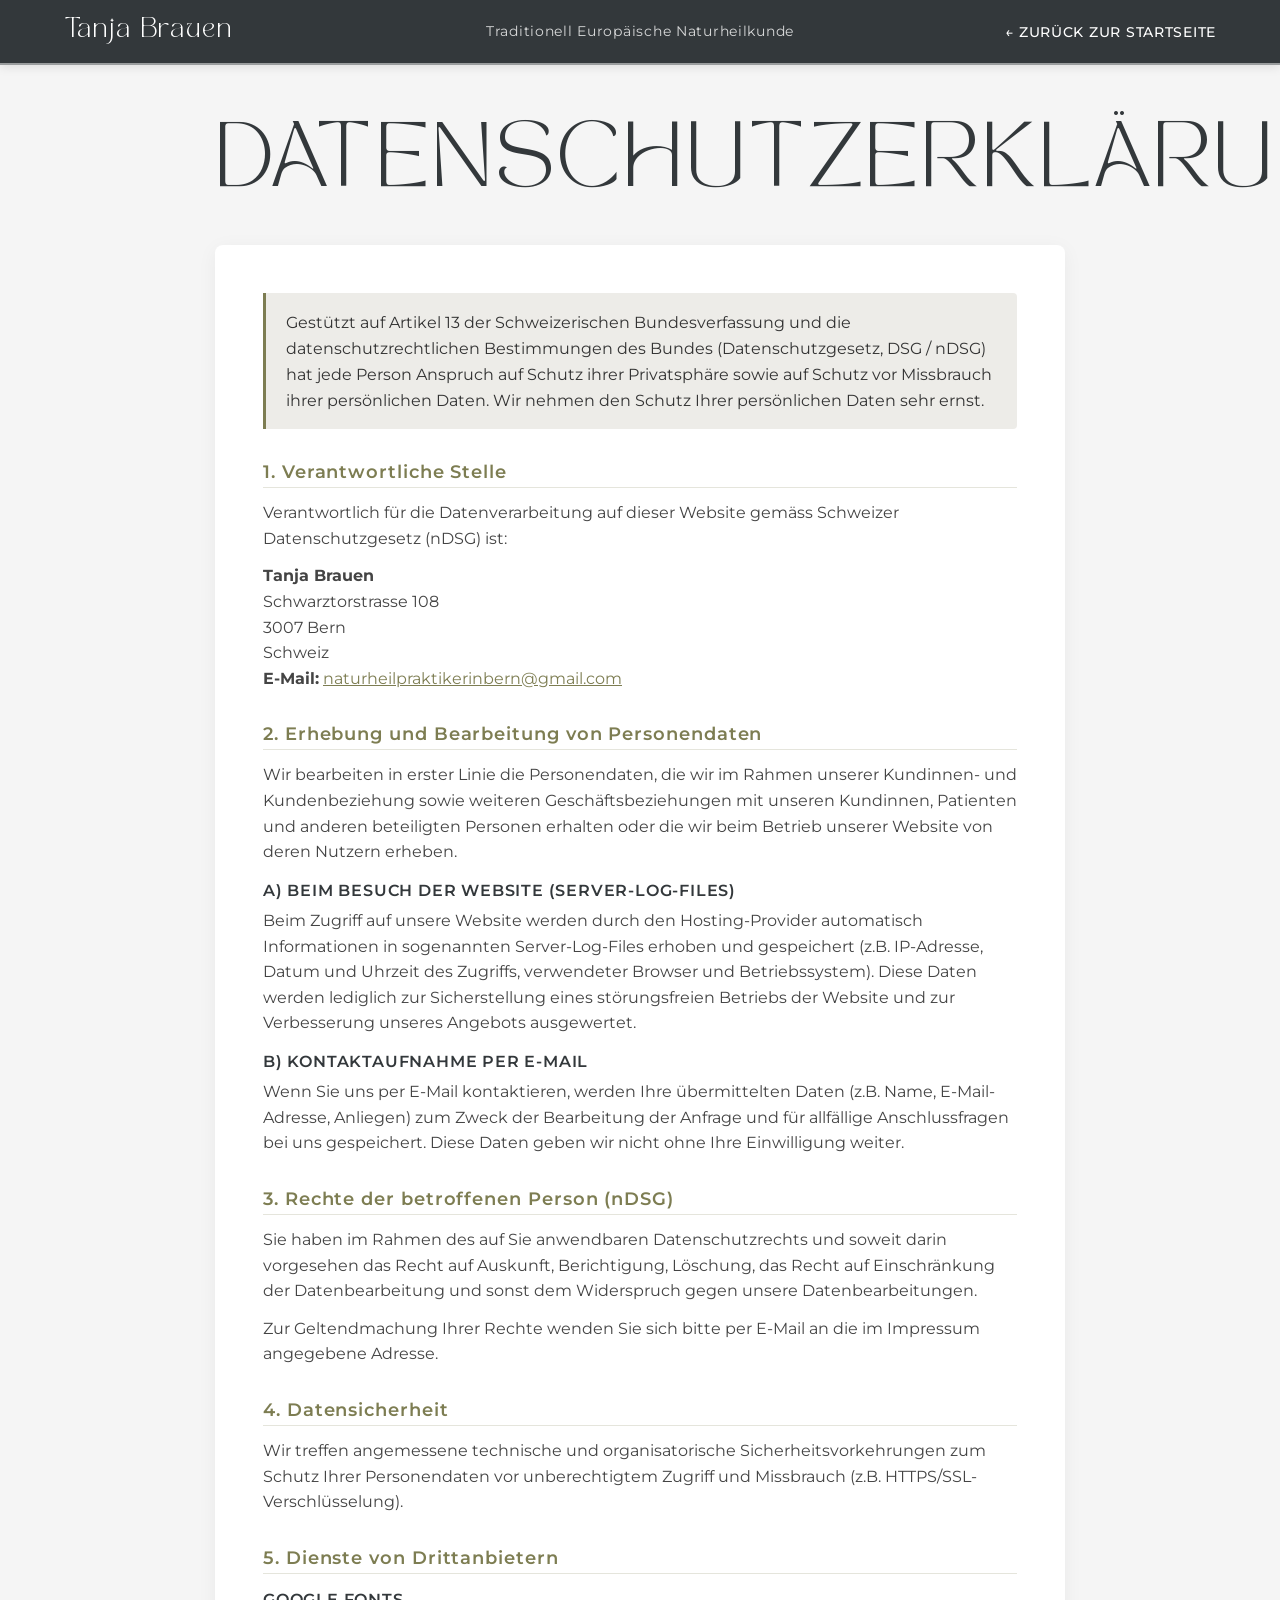
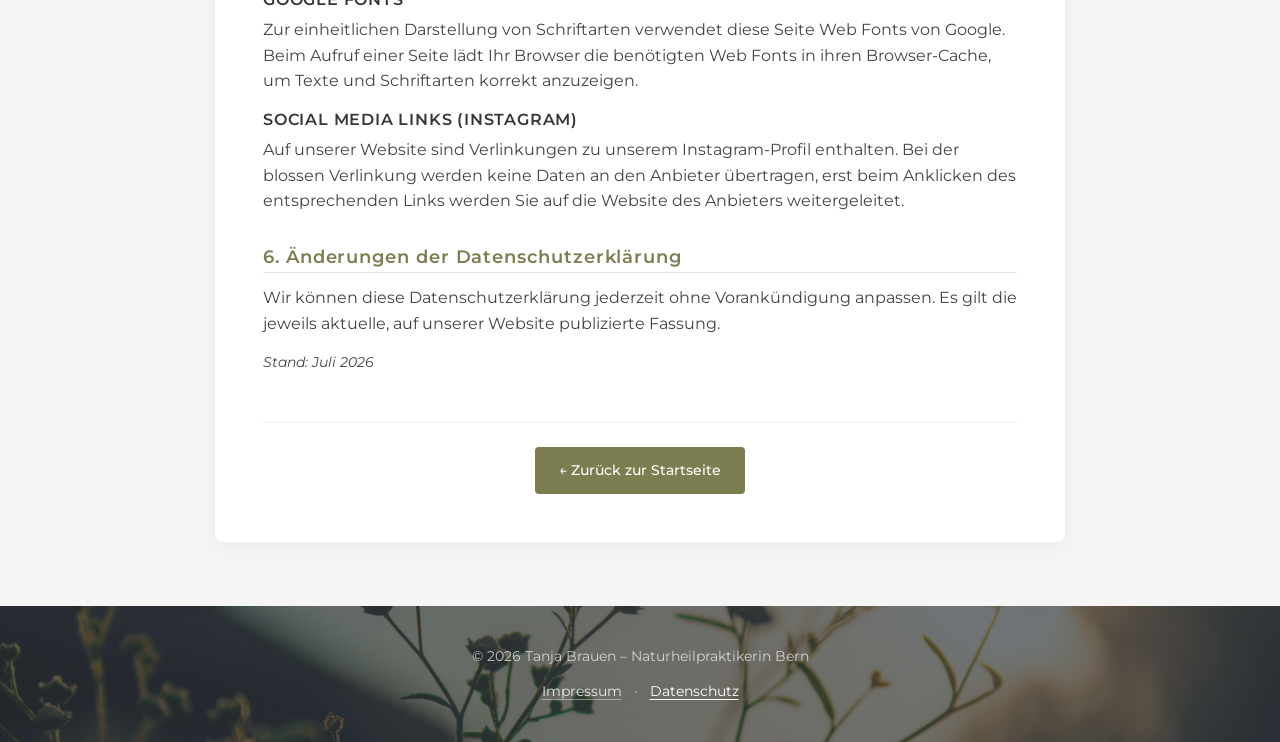
==== datenschutz.html @ f7b8c353 "feat: Datenschutz und Impressum" ====
<!DOCTYPE html>
<html lang="de">

<head>
    <meta charset="UTF-8">
    <meta name="viewport" content="width=device-width, initial-scale=1.0">
    <title>Datenschutzerklärung - Tanja Brauen Naturheilpraktikerin Bern</title>
    <meta name="description" content="Datenschutzerklärung von Tanja Brauen - Naturheilpraktikerin in Bern. Informationen zur Datenbearbeitung nach dem Schweizer Datenschutzgesetz (nDSG).">

    <!-- Google Fonts for Body -->
    <link rel="preconnect" href="https://fonts.googleapis.com">
    <link rel="preconnect" href="https://fonts.gstatic.com" crossorigin>
    <link href="https://fonts.googleapis.com/css2?family=Montserrat:wght@300;400;500;600&display=swap" rel="stylesheet">

    <link rel="stylesheet" href="style.css">
</head>

<body class="legal-page">

    <!-- Header Navigation -->
    <header class="legal-header">
        <nav class="navbar scrolled">
            <div class="logo">
                <a href="index.html#home" class="logo-name">Tanja Brauen</a>
            </div>

            <span class="navbar-center-text d-none-mobile">Traditionell Europäische Naturheilkunde</span>

            <ul class="nav-list">
                <li><a href="index.html#home">← Zurück zur Startseite</a></li>
            </ul>
        </nav>
    </header>

    <!-- Main Content -->
    <main class="section legal-page-section">
        <div class="container legal-page-container">
            <h1 class="legal-page-title">Datenschutzerklärung</h1>
            
            <div class="legal-page-card">
                <p class="legal-intro">
                    Gestützt auf Artikel 13 der Schweizerischen Bundesverfassung und die datenschutzrechtlichen Bestimmungen des Bundes (Datenschutzgesetz, DSG / nDSG) hat jede Person Anspruch auf Schutz ihrer Privatsphäre sowie auf Schutz vor Missbrauch ihrer persönlichen Daten. Wir nehmen den Schutz Ihrer persönlichen Daten sehr ernst.
                </p>

                <section class="legal-section">
                    <h3>1. Verantwortliche Stelle</h3>
                    <p>
                        Verantwortlich für die Datenverarbeitung auf dieser Website gemäss Schweizer Datenschutzgesetz (nDSG) ist:
                    </p>
                    <p>
                        <strong>Tanja Brauen</strong><br>
                        Schwarztorstrasse 108<br>
                        3007 Bern<br>
                        Schweiz<br>
                        <strong>E-Mail:</strong> <a href="mailto:naturheilpraktikerinbern@gmail.com">naturheilpraktikerinbern@gmail.com</a>
                    </p>
                </section>

                <section class="legal-section">
                    <h3>2. Erhebung und Bearbeitung von Personendaten</h3>
                    <p>
                        Wir bearbeiten in erster Linie die Personendaten, die wir im Rahmen unserer Kundinnen- und Kundenbeziehung sowie weiteren Geschäftsbeziehungen mit unseren Kundinnen, Patienten und anderen beteiligten Personen erhalten oder die wir beim Betrieb unserer Website von deren Nutzern erheben.
                    </p>
                    <h4>a) Beim Besuch der Website (Server-Log-Files)</h4>
                    <p>
                        Beim Zugriff auf unsere Website werden durch den Hosting-Provider automatisch Informationen in sogenannten Server-Log-Files erhoben und gespeichert (z.B. IP-Adresse, Datum und Uhrzeit des Zugriffs, verwendeter Browser und Betriebssystem). Diese Daten werden lediglich zur Sicherstellung eines störungsfreien Betriebs der Website und zur Verbesserung unseres Angebots ausgewertet.
                    </p>
                    <h4>b) Kontaktaufnahme per E-Mail</h4>
                    <p>
                        Wenn Sie uns per E-Mail kontaktieren, werden Ihre übermittelten Daten (z.B. Name, E-Mail-Adresse, Anliegen) zum Zweck der Bearbeitung der Anfrage und für allfällige Anschlussfragen bei uns gespeichert. Diese Daten geben wir nicht ohne Ihre Einwilligung weiter.
                    </p>
                </section>

                <section class="legal-section">
                    <h3>3. Rechte der betroffenen Person (nDSG)</h3>
                    <p>
                        Sie haben im Rahmen des auf Sie anwendbaren Datenschutzrechts und soweit darin vorgesehen das Recht auf Auskunft, Berichtigung, Löschung, das Recht auf Einschränkung der Datenbearbeitung und sonst dem Widerspruch gegen unsere Datenbearbeitungen.
                    </p>
                    <p>
                        Zur Geltendmachung Ihrer Rechte wenden Sie sich bitte per E-Mail an die im Impressum angegebene Adresse.
                    </p>
                </section>

                <section class="legal-section">
                    <h3>4. Datensicherheit</h3>
                    <p>
                        Wir treffen angemessene technische und organisatorische Sicherheitsvorkehrungen zum Schutz Ihrer Personendaten vor unberechtigtem Zugriff und Missbrauch (z.B. HTTPS/SSL-Verschlüsselung).
                    </p>
                </section>

                <section class="legal-section">
                    <h3>5. Dienste von Drittanbietern</h3>
                    <h4>Google Fonts</h4>
                    <p>
                        Zur einheitlichen Darstellung von Schriftarten verwendet diese Seite Web Fonts von Google. Beim Aufruf einer Seite lädt Ihr Browser die benötigten Web Fonts in ihren Browser-Cache, um Texte und Schriftarten korrekt anzuzeigen.
                    </p>
                    <h4>Social Media Links (Instagram)</h4>
                    <p>
                        Auf unserer Website sind Verlinkungen zu unserem Instagram-Profil enthalten. Bei der blossen Verlinkung werden keine Daten an den Anbieter übertragen, erst beim Anklicken des entsprechenden Links werden Sie auf die Website des Anbieters weitergeleitet.
                    </p>
                </section>

                <section class="legal-section">
                    <h3>6. Änderungen der Datenschutzerklärung</h3>
                    <p>
                        Wir können diese Datenschutzerklärung jederzeit ohne Vorankündigung anpassen. Es gilt die jeweils aktuelle, auf unserer Website publizierte Fassung.
                    </p>
                    <p class="legal-date">Stand: Juli 2026</p>
                </section>

                <div class="back-link-wrapper">
                    <a href="index.html" class="btn-back">← Zurück zur Startseite</a>
                </div>
            </div>
        </div>
    </main>

    <!-- Footer -->
    <footer class="main-footer legal-standalone-footer">
        <div class="container text-center text-light footer-content">
            <div class="footer-legal">
                <p>&copy; 2026 Tanja Brauen – Naturheilpraktikerin Bern</p>
                <div class="legal-links">
                    <a href="impressum.html" class="legal-link">Impressum</a>
                    <span class="legal-sep">•</span>
                    <a href="datenschutz.html" class="legal-link active">Datenschutz</a>
                </div>
            </div>
        </div>
    </footer>

</body>

</html>
---- style.css ----
/* =========================================================================
   CSS Variables & Design System Settings
   ========================================================================= */
:root {
    /* Colors based on Canva Draft */
    --clr-primary-olive: #7d7d52;
    /* Earthy Olive Green */
    --clr-neutral-charcoal: #33383b;
    /* Dark text / backgrounds */
    --clr-neutral-beige: #edece8;
    /* Warm Light Beige */
    --clr-neutral-light: #f5f5f5;
    /* Off-white background */
    --clr-white: #ffffff;

    /* Typography */
    /* Add 'TAN MON CHERI' via user provided font file in a 'fonts' directory later */
    --font-heading: 'Tan Mon Cheri', 'Playfair Display', Georgia, serif;
    --font-body: 'Montserrat', sans-serif;

    /* Spacing & Utilities */
    --section-padding-y: 5rem;
    --transition-speed: 0.3s;
    --border-radius: 4px;
    /* for images slightly rounded edges if desired, currently sharp */
}

/* =========================================================================
   Reset & Base Styles
   ========================================================================= */
*,
*::before,
*::after {
    box-sizing: border-box;
    margin: 0;
    padding: 0;
}

html {
    scroll-behavior: smooth;
    font-size: 16px;
    max-width: 100%;
    overflow-x: hidden;
}

body {
    font-family: var(--font-body);
    color: var(--clr-neutral-charcoal);
    line-height: 1.6;
    background-color: var(--clr-neutral-light);
    max-width: 100%;
    overflow-x: hidden;
}

/* Custom Font Import - NOTE FOR DEVELOPER: 
   Place the tan-mon-cheri font file in the /fonts folder. 
   Supported formats: .woff2 (recommended), .woff, .ttf, .otf */
@font-face {
    font-family: 'Tan Mon Cheri';
    /* Uncomment and correct the path once the font file is added */
    src: url('fonts/tan-mon-cheri.woff2') format('woff2');
    font-weight: normal;
    font-style: normal;
    font-display: swap;
}

/* Typography elements */
h1,
h2,
h3,
h4,
.title-large {
    font-family: var(--font-heading);
    font-weight: normal;
    text-transform: uppercase;
    letter-spacing: 0.05em;
    line-height: 1.2;
    margin-bottom: 1rem;
}

h1 {
    font-size: clamp(2rem, 5vw, 4rem);
}

h2 {
    font-size: clamp(1.75rem, 4vw, 2.5rem);
}

h3 {
    font-size: 1.25rem;
    margin-bottom: 0.5rem;
}

img {
    display: block;
    max-width: 100%;
    height: auto;
}

a {
    color: inherit;
    text-decoration: none;
    transition: color var(--transition-speed) ease;
}

/* Utility Classes */
.container {
    width: 90%;
    max-width: 1200px;
    margin: 0 auto;
}

.text-center {
    text-align: center;
}

.text-light {
    color: var(--clr-white);
}

.bg-olive {
    background-color: var(--clr-primary-olive);
}

.bg-charcoal {
    background-color: var(--clr-neutral-charcoal);
}

.bg-beige {
    background-color: var(--clr-neutral-beige);
}

.bg-light {
    background-color: var(--clr-neutral-light);
}

.section {
    padding: var(--section-padding-y) 0;
}

/* Placeholder Images Styles (Temporary until real images added) */
.placeholder-img {
    background-color: #dfdfdf;
    width: 100%;
    object-fit: cover;
    display: flex;
    align-items: center;
    justify-content: center;
    color: #888;
    min-height: 300px;
}

.placeholder-img::after {
    content: "Image Placeholder";
    position: absolute;
}

/* Ensure wrapper positions pseudo-element relative to it */
.service-image-frame,
.about-image-wrapper {
    position: relative;
}

/* =========================================================================
   Header & Navigation
   ========================================================================= */
.main-header {
    height: 100vh;
    min-height: 600px;
    position: relative;
    /* Hero Image (CSS fallback so text is visible) */
    background: linear-gradient(rgba(51, 56, 59, 0.4), rgba(51, 56, 59, 0.4)), url('images/header.svg') center/cover no-repeat;
    background-color: #555;
    /* fallback if no img */
    display: flex;
    flex-direction: column;
    justify-content: center;
    /* Natively centers internal hero content */
}

.navbar {
    position: fixed;
    top: 0;
    width: 100%;
    padding: 1.5rem 5%;
    display: flex;
    justify-content: space-between;
    align-items: center;
    z-index: 1000;
    border-bottom: 2px solid rgba(255, 255, 255, 0.5);
    transition: background-color var(--transition-speed) ease, padding var(--transition-speed) ease, border-color var(--transition-speed) ease;
}

.navbar.scrolled {
    background-color: var(--clr-neutral-charcoal);
    padding: 1rem 5%;
    box-shadow: 0 2px 10px rgba(0, 0, 0, 0.1);
}

.navbar .logo {
    display: flex;
    align-items: center;
    gap: 1.5rem;
    color: var(--clr-white);
}

.logo-name {
    font-family: var(--font-heading);
    font-size: 1.2rem;
    letter-spacing: 0.1em;
    display: inline-block;
    transition: all 0.4s cubic-bezier(0.25, 1, 0.5, 1);
    /* ultra-smooth deceleration */
    position: relative;
    cursor: pointer;
    transform-origin: center;
}

.logo-name:hover {
    letter-spacing: 0.15em;
    /* sleek text expansion */
    color: var(--clr-neutral-beige);
    text-shadow: 0 4px 15px rgba(255, 255, 255, 0.4);
    /* glowing premium hover */
    transform: translateY(-2px);
    /* floating up */
}

/* The click animation */
.logo-name:active {
    transition: all 0.1s ease;
    /* snaps instantly */
    letter-spacing: 0.08em;
    /* squeezed inward */
    transform: translateY(2px) scale(0.95);
    /* pressed physically down into page */
    text-shadow: 0 0 5px rgba(255, 255, 255, 0.2);
}

.navbar-center-text {
    position: absolute;
    left: 50%;
    transform: translateX(-50%);
    font-family: var(--font-body);
    font-size: 0.9rem;
    letter-spacing: 0.05em;
    opacity: 0.8;
    color: var(--clr-white);
}

.nav-list {
    list-style: none;
    display: flex;
    gap: 2rem;
}

.nav-list a {
    color: var(--clr-white);
    font-size: 0.9rem;
    font-weight: 500;
    text-transform: uppercase;
    letter-spacing: 0.05em;
    position: relative;
}

.nav-list a::after {
    content: '';
    position: absolute;
    width: 0;
    height: 1px;
    background: var(--clr-white);
    bottom: -4px;
    left: 0;
    transition: width 0.3s;
}

.nav-list a:hover::after {
    width: 100%;
}

/* Mobile Menu Toggle */
.mobile-menu-toggle {
    display: none;
    background: transparent;
    border: none;
    cursor: pointer;
    z-index: 1001;
    /* Keep above mobile menu */
}

.hamburger {
    display: block;
    position: relative;
}

.hamburger,
.hamburger::before,
.hamburger::after {
    width: 2em;
    height: 2px;
    background-color: var(--clr-white);
    transition: transform 0.3s ease-in-out, opacity 0.3s ease-in-out;
}

.hamburger::before,
.hamburger::after {
    content: '';
    position: absolute;
    left: 0;
}

.hamburger::before {
    bottom: 8px;
}

.hamburger::after {
    top: 8px;
}

/* Mobile Menu Active State */
.mobile-menu-toggle.is-active .hamburger {
    background-color: transparent;
}

.mobile-menu-toggle.is-active .hamburger::before {
    transform: translateY(8px) rotate(45deg);
}

.mobile-menu-toggle.is-active .hamburger::after {
}

.hero-content-wrapper {
    width: 90%;
    margin: 0 auto;
}

.hero-main-title {
    font-family: var(--font-heading);
    font-size: clamp(1.8rem, 5.5vw, 6.5rem);
    /* Scaled slightly smaller to prevent wide-font clipping */
    margin: 0;
    line-height: 1.05;
    color: var(--clr-white);
    text-transform: uppercase;
    text-align: left;
    text-shadow: 2px 2px 10px rgba(0, 0, 0, 0.15);
    position: relative;
    z-index: 1;
    letter-spacing: 0.02em;
    overflow-wrap: break-word;
    /* Soft fallback if it still gets cramped */
}


/* =========================================================================
   Sections
   ========================================================================= */

/* Video Section */
.video-wrapper {
    position: relative;
    padding-bottom: 56.25%;
    /* 16:9 Aspect Ratio */
    height: 0;
    overflow: hidden;
    max-width: 800px;
    margin: 0 auto;
    box-shadow: 0 4px 15px rgba(0, 0, 0, 0.1);
    background-color: var(--clr-neutral-charcoal);
}

.video-wrapper iframe,
.video-wrapper video {
    position: absolute;
    top: 0;
    left: 0;
    width: 100%;
    height: 100%;
}

/* Welcome / Intro Text */
.welcome-section .title-large {
    font-size: clamp(2rem, 4vw, 3rem);
    margin: 0;
    max-width: 800px;
    margin-inline: auto;
}

.intro-section .lead-text {
    font-size: 1.1rem;
    max-width: 700px;
    margin: 0 auto;
    color: rgba(255, 255, 255, 0.9);
}

/* Services Grid */
.section-heading {
    margin-bottom: 3rem;
}

.section-heading p {
    color: #666;
    font-style: italic;
}

.services-grid {
    display: grid;
    grid-template-columns: repeat(4, 1fr);
    gap: 2rem;
}

.service-card {
    text-align: center;
}

.service-image-frame {
    margin-bottom: 1.5rem;
    padding: 10px;
    background: var(--clr-white);
    border: 1px solid #e0e0e0;
    box-shadow: 0 4px 15px rgba(0, 0, 0, 0.03);
    aspect-ratio: 1/1;
    /* Square frames */
    display: flex;
    overflow: hidden;
}

.service-image-frame img {
    width: 100%;
    height: 100%;
    object-fit: cover;
    transition: transform 0.5s ease;
}

.service-card:hover .service-image-frame img {
    transform: scale(1.05);
}

.service-desc {
    font-size: 0.9rem;
    color: #666;
}

/* About Section */
.grid-2-col {
    display: grid;
    grid-template-columns: 1fr 1fr;
    gap: 4rem;
    align-items: center;
}

.about-content h2 {
    margin-bottom: 1.5rem;
}

.about-content p {
    margin-bottom: 1rem;
    color: #444;
}

.about-content .signature {
    font-family: var(--font-heading);
    font-size: 1.2rem;
    margin-top: 2rem;
}

/* Footer / Contact */
.main-footer {
    position: relative;
    padding: 6rem 0;
    background: linear-gradient(rgba(51, 56, 59, 0.7), rgba(51, 56, 59, 0.7)), url('images/contact_background.png') center/cover no-repeat;
    background-color: var(--clr-neutral-charcoal);
}

.footer-content {
    max-width: 900px;
    margin: 0 auto;
}

.footer-top {
    margin-bottom: 3rem;
}

.footer-heading {
    font-family: var(--font-body);
    font-size: 1.1rem;
    letter-spacing: 0.05em;
    font-weight: 400;
    margin-bottom: 1rem;
}

.footer-email {
    font-family: var(--font-body);
    font-size: 1.25rem;
    letter-spacing: 0.05em;
    font-weight: 500;
    color: var(--clr-white);
    display: inline-block;
}

.footer-email:hover {
    opacity: 0.8;
}

.footer-divider {
    border: none;
    height: 1px;
    background-color: rgba(255, 255, 255, 0.5);
    margin: 4rem 0;
}

.footer-bottom {
    display: grid;
    grid-template-columns: repeat(3, 1fr);
    gap: 2rem;
    text-align: center;
}

.footer-col h3 {
    font-family: var(--font-body);
    font-size: 1rem;
    font-weight: 500;
    letter-spacing: 0.05em;
    margin-bottom: 1.5rem;
}

.footer-col p {
    font-size: 0.9rem;
    margin-bottom: 0.5rem;
    color: rgba(255, 255, 255, 0.9);
}

.footer-col .small-text {
    font-size: 0.8rem;
    margin-top: 1rem;
    line-height: 1.5;
    color: rgba(255, 255, 255, 0.8);
}

.social-icon {
    display: inline-flex;
    color: var(--clr-white);
    transition: opacity var(--transition-speed);
}

.social-icon:hover {
    opacity: 0.7;
}


/* =========================================================================
   Responsive Design (Mobile First principles adjusted via Max-Width mapping)
   ========================================================================= */

@media (max-width: 992px) {

    /* Tablet */
    .services-grid {
        grid-template-columns: repeat(2, 1fr);
    }

    .grid-2-col {
        gap: 2rem;
    }
}

@media (max-width: 768px) {

    /* Mobile Landscape & Below */
    .grid-2-col {
        grid-template-columns: 1fr;
    }

    .about-image-wrapper {
        order: -1;
        max-width: 400px;
        margin: 0 auto;
    }

    /* Mobile Navigation */
    .mobile-menu-toggle {
        display: block;
    }

    .nav-list {
        position: fixed;
        top: 0;
        right: -100%;
        width: 80%;
        max-width: 400px;
        height: 100vh;
        background-color: var(--clr-neutral-charcoal);
        flex-direction: column;
        justify-content: center;
        align-items: center;
        gap: 3rem;
        transition: right 0.4s ease-in-out;
        box-shadow: -5px 0 15px rgba(0, 0, 0, 0.1);
    }

    .nav-list.is-open {
        right: 0;
    }

    .nav-list a {
        font-size: 1.2rem;
    }

    /* Utilities & Fixes */
    .d-none-mobile {
        display: none !important;
    }

    .hero-main-title {
        overflow-wrap: break-word;
        word-break: break-word;
        hyphens: auto;
    }

    .footer-bottom {
        grid-template-columns: 1fr;
        gap: 3rem;
    }
}

@media (max-width: 480px) {

    /* Small Mobile */
    .services-grid {
        grid-template-columns: 1fr;
    }

    .section {
        padding: 3rem 0;
    }
}

/* =========================================================================
   Footer Legal Bar & Links
   ========================================================================= */
.legal-divider {
    margin: 3rem 0 2rem 0;
    opacity: 0.3;
}

.footer-legal {
    display: flex;
    flex-direction: column;
    align-items: center;
    gap: 0.8rem;
    font-size: 0.85rem;
    color: rgba(255, 255, 255, 0.7);
}

.legal-links {
    display: flex;
    align-items: center;
    gap: 0.75rem;
}

.legal-link {
    color: rgba(255, 255, 255, 0.85);
    text-decoration: underline;
    text-underline-offset: 3px;
    text-decoration-color: rgba(255, 255, 255, 0.4);
    transition: all 0.2s ease;
    cursor: pointer;
}

.legal-link:hover,
.legal-link.active {
    color: var(--clr-white);
    text-decoration-color: var(--clr-white);
}

.legal-sep {
    color: rgba(255, 255, 255, 0.4);
    user-select: none;
}

/* =========================================================================
   Modal Dialogs (Impressum & Datenschutz)
   ========================================================================= */
.modal-overlay {
    position: fixed;
    top: 0;
    left: 0;
    width: 100vw;
    height: 100vh;
    z-index: 2000;
    display: flex;
    align-items: center;
    justify-content: center;
    padding: 1.5rem;
    opacity: 0;
    visibility: hidden;
    transition: opacity 0.3s cubic-bezier(0.25, 1, 0.5, 1), visibility 0.3s ease;
}

.modal-overlay.is-visible {
    opacity: 1;
    visibility: visible;
}

.modal-backdrop {
    position: absolute;
    top: 0;
    left: 0;
    width: 100%;
    height: 100%;
    background: rgba(30, 35, 38, 0.75);
    backdrop-filter: blur(8px);
    -webkit-backdrop-filter: blur(8px);
}

.modal-content {
    position: relative;
    z-index: 10;
    background: var(--clr-white);
    color: var(--clr-neutral-charcoal);
    width: 100%;
    max-width: 800px;
    max-height: 85vh;
    border-radius: 8px;
    box-shadow: 0 20px 50px rgba(0, 0, 0, 0.3);
    display: flex;
    flex-direction: column;
    overflow: hidden;
    transform: translateY(20px) scale(0.97);
    transition: transform 0.3s cubic-bezier(0.25, 1, 0.5, 1);
}

.modal-overlay.is-visible .modal-content {
    transform: translateY(0) scale(1);
}

.modal-header {
    display: flex;
    align-items: center;
    justify-content: space-between;
    padding: 1.5rem 2rem;
    background-color: var(--clr-neutral-beige);
    border-bottom: 1px solid rgba(0, 0, 0, 0.08);
}

.modal-header h2 {
    font-size: 1.5rem;
    margin: 0;
    color: var(--clr-neutral-charcoal);
}

.modal-close-btn {
    background: none;
    border: none;
    font-size: 2rem;
    line-height: 1;
    color: var(--clr-neutral-charcoal);
    cursor: pointer;
    padding: 0 0.5rem;
    transition: color 0.2s ease, transform 0.2s ease;
    opacity: 0.7;
}

.modal-close-btn:hover {
    opacity: 1;
    transform: scale(1.1);
}

.modal-body {
    padding: 2rem;
    overflow-y: auto;
    font-size: 0.95rem;
    line-height: 1.7;
}

.legal-section {
    margin-bottom: 2rem;
}

.legal-section:last-child {
    margin-bottom: 0;
}

.legal-section h3 {
    font-family: var(--font-body);
    font-size: 1.15rem;
    font-weight: 600;
    text-transform: none;
    color: var(--clr-primary-olive);
    margin-bottom: 0.75rem;
    padding-bottom: 0.25rem;
    border-bottom: 1px solid rgba(125, 125, 82, 0.2);
}

.legal-section h4 {
    font-family: var(--font-body);
    font-size: 1rem;
    font-weight: 600;
    margin-top: 1rem;
    margin-bottom: 0.5rem;
    color: var(--clr-neutral-charcoal);
}

.legal-section p {
    margin-bottom: 0.75rem;
    color: #444;
}

.legal-section a {
    color: var(--clr-primary-olive);
    text-decoration: underline;
}

.legal-intro {
    font-size: 1.02rem;
    color: #333;
    margin-bottom: 2rem;
    background-color: var(--clr-neutral-beige);
    padding: 1rem 1.25rem;
    border-left: 3px solid var(--clr-primary-olive);
    border-radius: 0 4px 4px 0;
}

.legal-date {
    font-size: 0.85rem;
    color: #777;
    margin-top: 1rem;
    font-style: italic;
}

/* =========================================================================
   Standalone Legal Pages (.legal-page)
   ========================================================================= */
.legal-page-section {
    padding-top: 8rem;
    padding-bottom: 4rem;
    min-height: calc(100vh - 120px);
}

.legal-page-container {
    max-width: 850px;
}

.legal-page-title {
    text-align: center;
    margin-bottom: 2.5rem;
    color: var(--clr-neutral-charcoal);
}

.legal-page-card {
    background: var(--clr-white);
    padding: 3rem;
    border-radius: 8px;
    box-shadow: 0 4px 20px rgba(0, 0, 0, 0.05);
}

.back-link-wrapper {
    margin-top: 3rem;
    padding-top: 1.5rem;
    border-top: 1px solid #eee;
    text-align: center;
}

.btn-back {
    display: inline-block;
    padding: 0.75rem 1.5rem;
    background-color: var(--clr-primary-olive);
    color: var(--clr-white);
    border-radius: 4px;
    font-weight: 500;
    font-size: 0.9rem;
    transition: background-color 0.2s ease, transform 0.2s ease;
}

.btn-back:hover {
    background-color: #696943;
    transform: translateY(-1px);
}

.legal-standalone-footer {
    padding: 2.5rem 0;
}

@media (max-width: 768px) {
    .modal-content {
        max-height: 90vh;
    }
    .modal-header {
        padding: 1rem 1.25rem;
    }
    .modal-body {
        padding: 1.25rem;
    }
    .legal-page-card {
        padding: 1.5rem;
    }
}
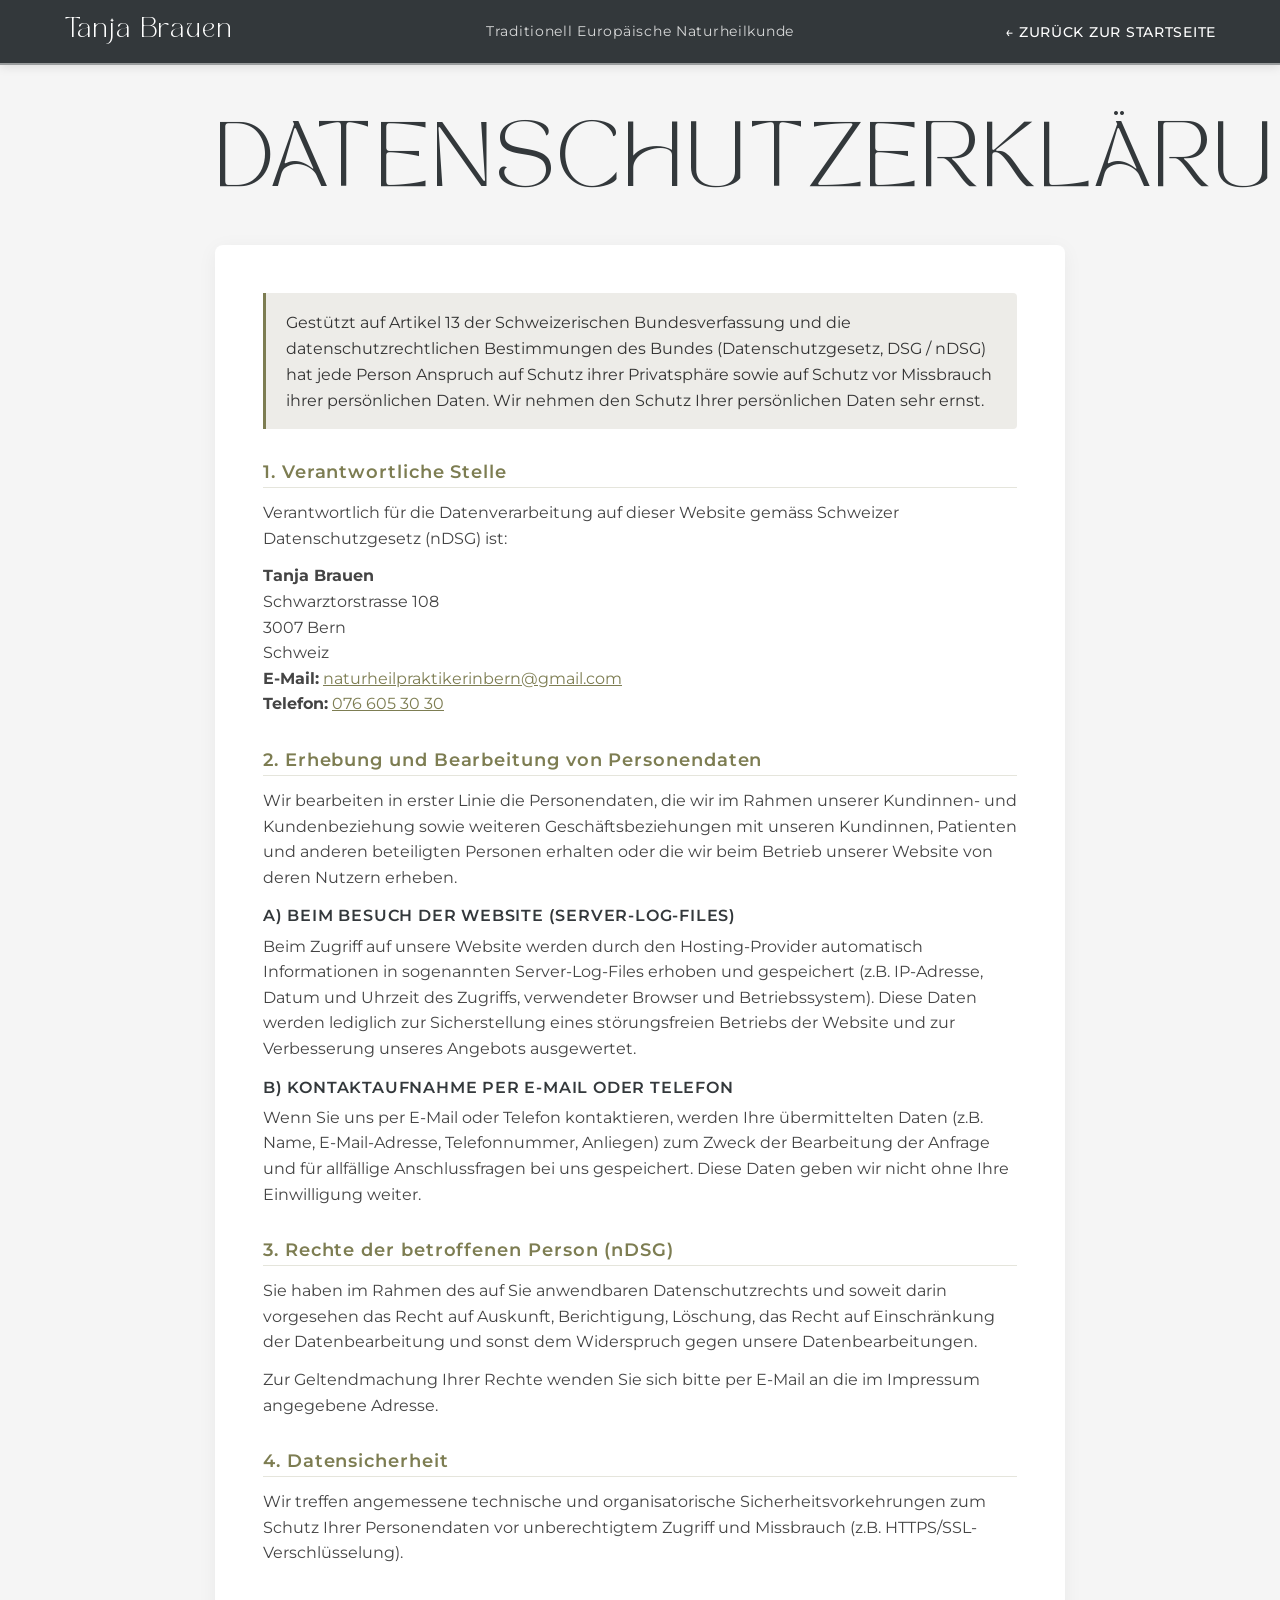
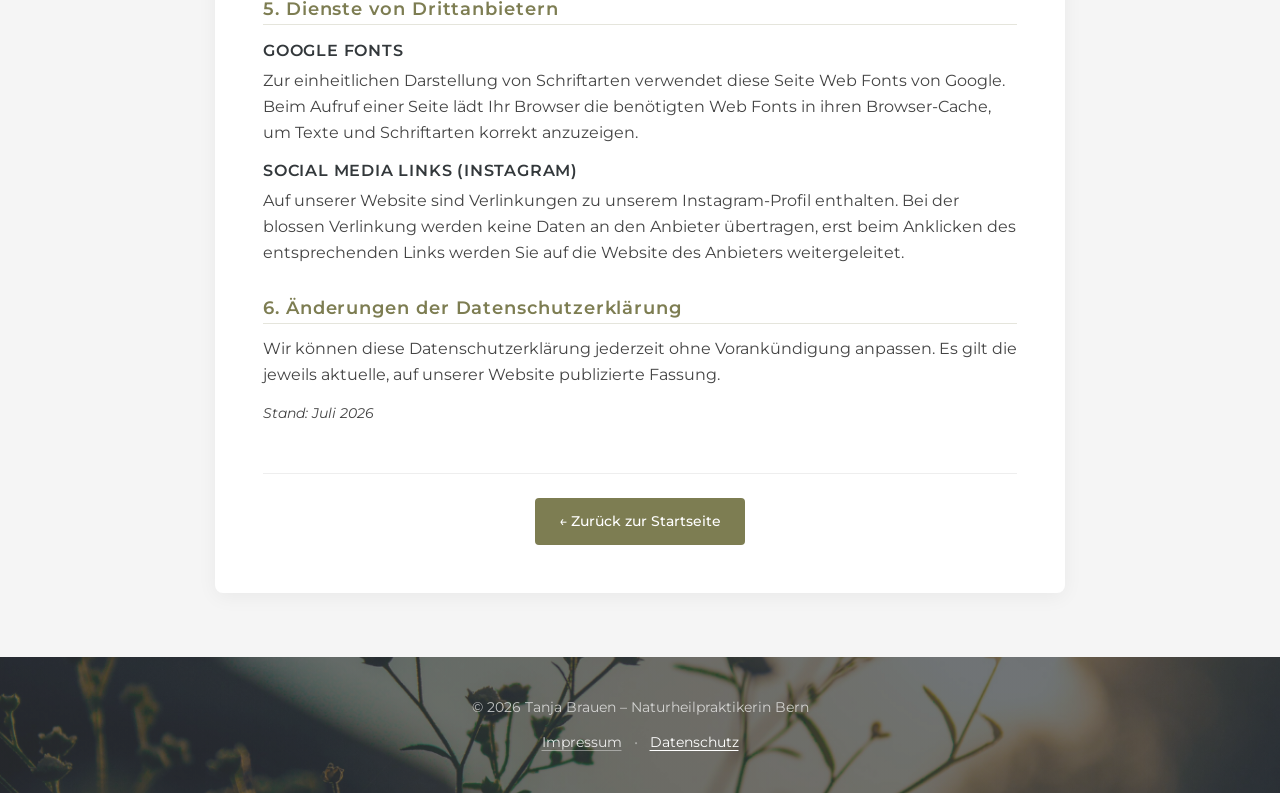
==== commit 8de5de69: "feat: add phone number" ====
--- a/datenschutz.html
+++ b/datenschutz.html
@@ -52,7 +52,8 @@
                         Schwarztorstrasse 108<br>
                         3007 Bern<br>
                         Schweiz<br>
-                        <strong>E-Mail:</strong> <a href="mailto:naturheilpraktikerinbern@gmail.com">naturheilpraktikerinbern@gmail.com</a>
+                        <strong>E-Mail:</strong> <a href="mailto:naturheilpraktikerinbern@gmail.com">naturheilpraktikerinbern@gmail.com</a><br>
+                        <strong>Telefon:</strong> <a href="tel:0766053030">076 605 30 30</a>
                     </p>
                 </section>
 
@@ -65,9 +66,9 @@
                     <p>
                         Beim Zugriff auf unsere Website werden durch den Hosting-Provider automatisch Informationen in sogenannten Server-Log-Files erhoben und gespeichert (z.B. IP-Adresse, Datum und Uhrzeit des Zugriffs, verwendeter Browser und Betriebssystem). Diese Daten werden lediglich zur Sicherstellung eines störungsfreien Betriebs der Website und zur Verbesserung unseres Angebots ausgewertet.
                     </p>
-                    <h4>b) Kontaktaufnahme per E-Mail</h4>
+                    <h4>b) Kontaktaufnahme per E-Mail oder Telefon</h4>
                     <p>
-                        Wenn Sie uns per E-Mail kontaktieren, werden Ihre übermittelten Daten (z.B. Name, E-Mail-Adresse, Anliegen) zum Zweck der Bearbeitung der Anfrage und für allfällige Anschlussfragen bei uns gespeichert. Diese Daten geben wir nicht ohne Ihre Einwilligung weiter.
+                        Wenn Sie uns per E-Mail oder Telefon kontaktieren, werden Ihre übermittelten Daten (z.B. Name, E-Mail-Adresse, Telefonnummer, Anliegen) zum Zweck der Bearbeitung der Anfrage und für allfällige Anschlussfragen bei uns gespeichert. Diese Daten geben wir nicht ohne Ihre Einwilligung weiter.
                     </p>
                 </section>
 
--- a/style.css
+++ b/style.css
@@ -489,17 +489,39 @@
     margin-bottom: 1rem;
 }
 
-.footer-email {
+.footer-contact-methods {
+    display: flex;
+    flex-direction: column;
+    align-items: center;
+    gap: 0.5rem;
+    margin-top: 1rem;
+}
+
+.footer-email,
+.footer-phone {
     font-family: var(--font-body);
     font-size: 1.25rem;
     letter-spacing: 0.05em;
     font-weight: 500;
     color: var(--clr-white);
     display: inline-block;
-}
-
-.footer-email:hover {
+    transition: opacity var(--transition-speed) ease;
+}
+
+.footer-email:hover,
+.footer-phone:hover {
     opacity: 0.8;
+}
+
+.footer-phone-link {
+    color: var(--clr-white);
+    text-decoration: underline;
+    text-underline-offset: 3px;
+    text-decoration-color: rgba(255, 255, 255, 0.4);
+}
+
+.footer-phone-link:hover {
+    text-decoration-color: var(--clr-white);
 }
 
 .footer-divider {
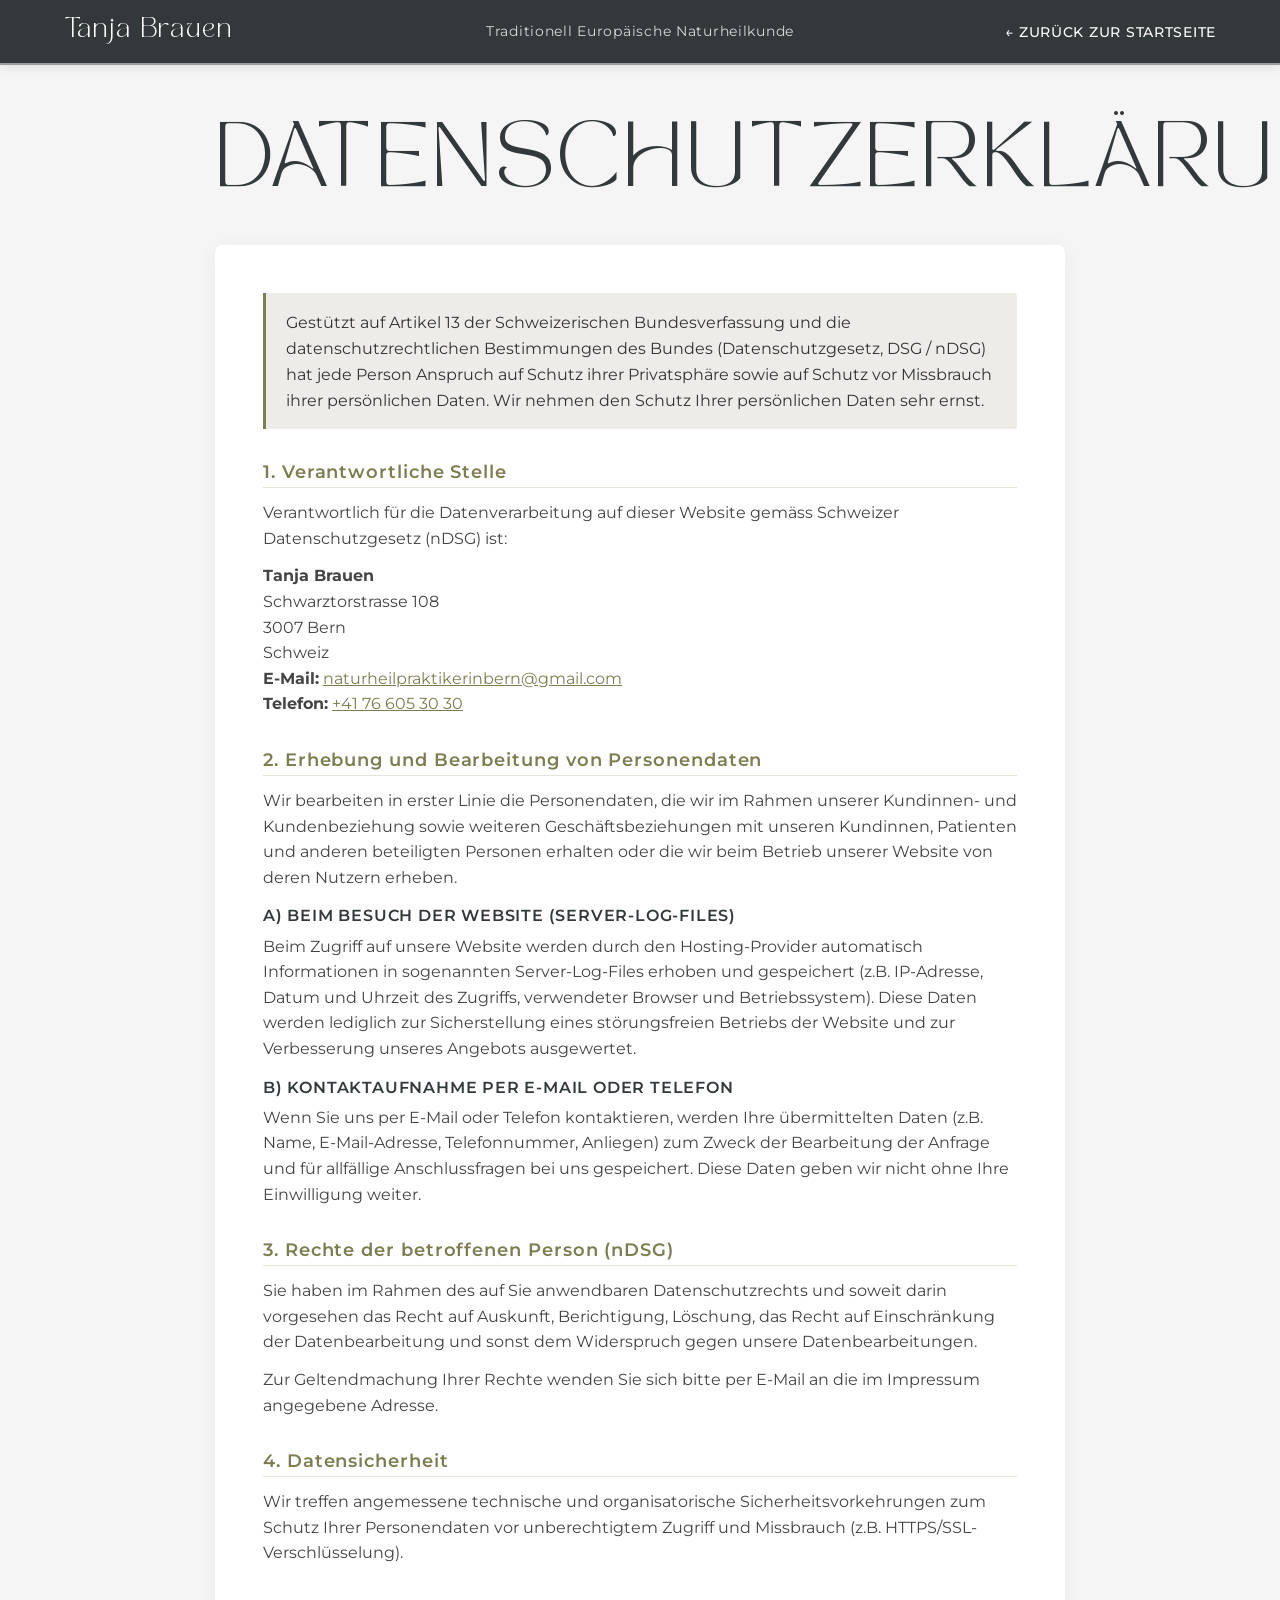
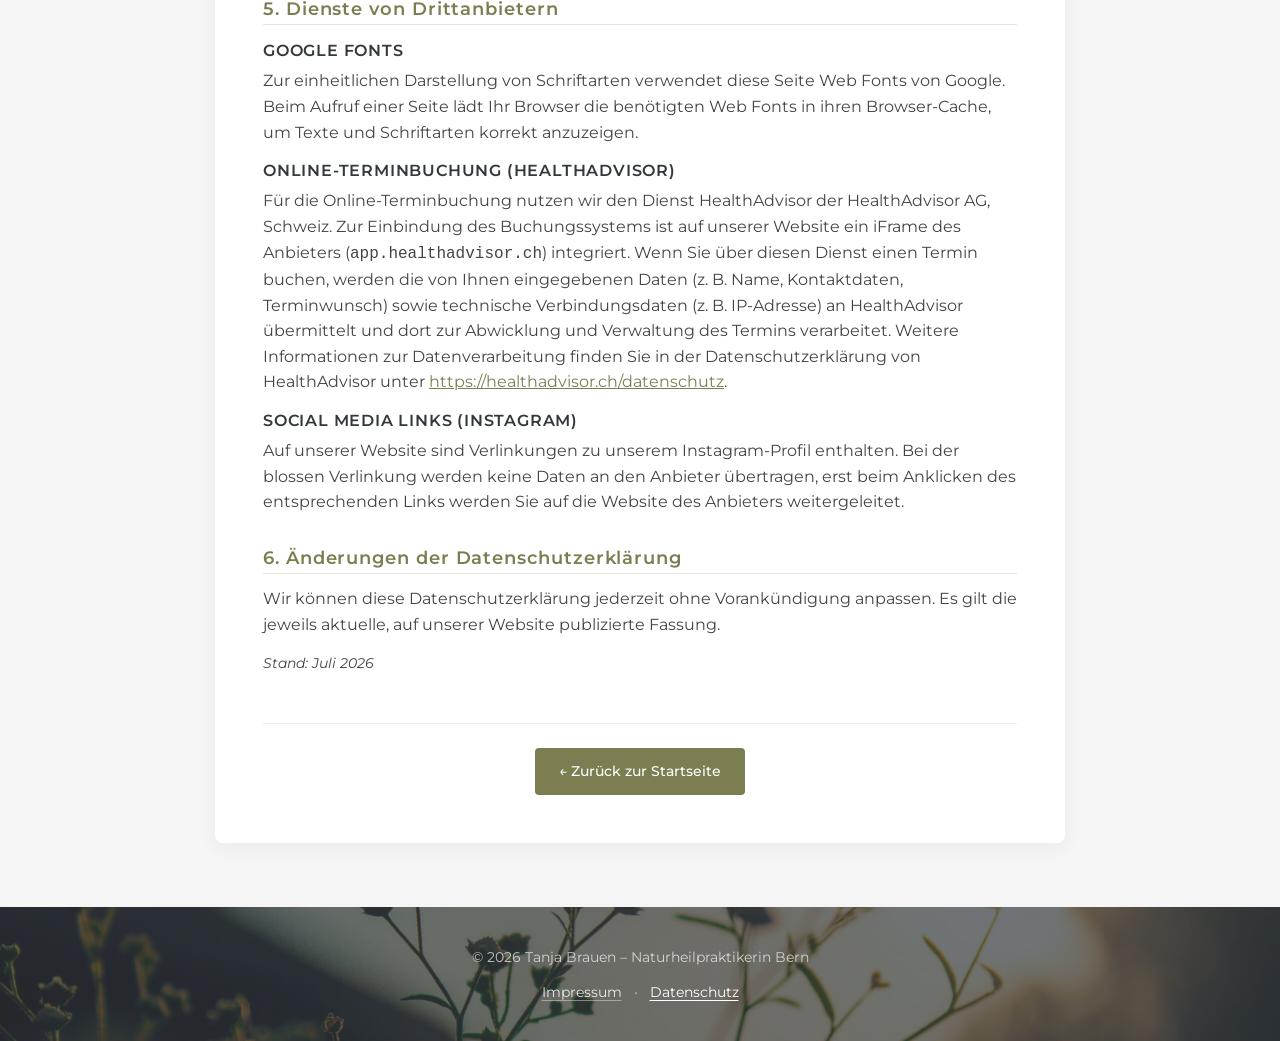
==== commit 9604d381: "feat: integrate health advisor" ====
--- a/datenschutz.html
+++ b/datenschutz.html
@@ -5,7 +5,8 @@
     <meta charset="UTF-8">
     <meta name="viewport" content="width=device-width, initial-scale=1.0">
     <title>Datenschutzerklärung - Tanja Brauen Naturheilpraktikerin Bern</title>
-    <meta name="description" content="Datenschutzerklärung von Tanja Brauen - Naturheilpraktikerin in Bern. Informationen zur Datenbearbeitung nach dem Schweizer Datenschutzgesetz (nDSG).">
+    <meta name="description"
+        content="Datenschutzerklärung von Tanja Brauen - Naturheilpraktikerin in Bern. Informationen zur Datenbearbeitung nach dem Schweizer Datenschutzgesetz (nDSG).">
 
     <!-- Google Fonts for Body -->
     <link rel="preconnect" href="https://fonts.googleapis.com">
@@ -36,56 +37,75 @@
     <main class="section legal-page-section">
         <div class="container legal-page-container">
             <h1 class="legal-page-title">Datenschutzerklärung</h1>
-            
+
             <div class="legal-page-card">
                 <p class="legal-intro">
-                    Gestützt auf Artikel 13 der Schweizerischen Bundesverfassung und die datenschutzrechtlichen Bestimmungen des Bundes (Datenschutzgesetz, DSG / nDSG) hat jede Person Anspruch auf Schutz ihrer Privatsphäre sowie auf Schutz vor Missbrauch ihrer persönlichen Daten. Wir nehmen den Schutz Ihrer persönlichen Daten sehr ernst.
+                    Gestützt auf Artikel 13 der Schweizerischen Bundesverfassung und die datenschutzrechtlichen
+                    Bestimmungen des Bundes (Datenschutzgesetz, DSG / nDSG) hat jede Person Anspruch auf Schutz ihrer
+                    Privatsphäre sowie auf Schutz vor Missbrauch ihrer persönlichen Daten. Wir nehmen den Schutz Ihrer
+                    persönlichen Daten sehr ernst.
                 </p>
 
                 <section class="legal-section">
                     <h3>1. Verantwortliche Stelle</h3>
                     <p>
-                        Verantwortlich für die Datenverarbeitung auf dieser Website gemäss Schweizer Datenschutzgesetz (nDSG) ist:
+                        Verantwortlich für die Datenverarbeitung auf dieser Website gemäss Schweizer Datenschutzgesetz
+                        (nDSG) ist:
                     </p>
                     <p>
                         <strong>Tanja Brauen</strong><br>
                         Schwarztorstrasse 108<br>
                         3007 Bern<br>
                         Schweiz<br>
-                        <strong>E-Mail:</strong> <a href="mailto:naturheilpraktikerinbern@gmail.com">naturheilpraktikerinbern@gmail.com</a><br>
-                        <strong>Telefon:</strong> <a href="tel:0766053030">076 605 30 30</a>
+                        <strong>E-Mail:</strong> <a
+                            href="mailto:naturheilpraktikerinbern@gmail.com">naturheilpraktikerinbern@gmail.com</a><br>
+                        <strong>Telefon:</strong> <a href="tel:+41766053030">+41 76 605 30 30</a>
                     </p>
                 </section>
 
                 <section class="legal-section">
                     <h3>2. Erhebung und Bearbeitung von Personendaten</h3>
                     <p>
-                        Wir bearbeiten in erster Linie die Personendaten, die wir im Rahmen unserer Kundinnen- und Kundenbeziehung sowie weiteren Geschäftsbeziehungen mit unseren Kundinnen, Patienten und anderen beteiligten Personen erhalten oder die wir beim Betrieb unserer Website von deren Nutzern erheben.
+                        Wir bearbeiten in erster Linie die Personendaten, die wir im Rahmen unserer Kundinnen- und
+                        Kundenbeziehung sowie weiteren Geschäftsbeziehungen mit unseren Kundinnen, Patienten und anderen
+                        beteiligten Personen erhalten oder die wir beim Betrieb unserer Website von deren Nutzern
+                        erheben.
                     </p>
                     <h4>a) Beim Besuch der Website (Server-Log-Files)</h4>
                     <p>
-                        Beim Zugriff auf unsere Website werden durch den Hosting-Provider automatisch Informationen in sogenannten Server-Log-Files erhoben und gespeichert (z.B. IP-Adresse, Datum und Uhrzeit des Zugriffs, verwendeter Browser und Betriebssystem). Diese Daten werden lediglich zur Sicherstellung eines störungsfreien Betriebs der Website und zur Verbesserung unseres Angebots ausgewertet.
+                        Beim Zugriff auf unsere Website werden durch den Hosting-Provider automatisch Informationen in
+                        sogenannten Server-Log-Files erhoben und gespeichert (z.B. IP-Adresse, Datum und Uhrzeit des
+                        Zugriffs, verwendeter Browser und Betriebssystem). Diese Daten werden lediglich zur
+                        Sicherstellung eines störungsfreien Betriebs der Website und zur Verbesserung unseres Angebots
+                        ausgewertet.
                     </p>
                     <h4>b) Kontaktaufnahme per E-Mail oder Telefon</h4>
                     <p>
-                        Wenn Sie uns per E-Mail oder Telefon kontaktieren, werden Ihre übermittelten Daten (z.B. Name, E-Mail-Adresse, Telefonnummer, Anliegen) zum Zweck der Bearbeitung der Anfrage und für allfällige Anschlussfragen bei uns gespeichert. Diese Daten geben wir nicht ohne Ihre Einwilligung weiter.
+                        Wenn Sie uns per E-Mail oder Telefon kontaktieren, werden Ihre übermittelten Daten (z.B. Name,
+                        E-Mail-Adresse, Telefonnummer, Anliegen) zum Zweck der Bearbeitung der Anfrage und für
+                        allfällige Anschlussfragen bei uns gespeichert. Diese Daten geben wir nicht ohne Ihre
+                        Einwilligung weiter.
                     </p>
                 </section>
 
                 <section class="legal-section">
                     <h3>3. Rechte der betroffenen Person (nDSG)</h3>
                     <p>
-                        Sie haben im Rahmen des auf Sie anwendbaren Datenschutzrechts und soweit darin vorgesehen das Recht auf Auskunft, Berichtigung, Löschung, das Recht auf Einschränkung der Datenbearbeitung und sonst dem Widerspruch gegen unsere Datenbearbeitungen.
+                        Sie haben im Rahmen des auf Sie anwendbaren Datenschutzrechts und soweit darin vorgesehen das
+                        Recht auf Auskunft, Berichtigung, Löschung, das Recht auf Einschränkung der Datenbearbeitung und
+                        sonst dem Widerspruch gegen unsere Datenbearbeitungen.
                     </p>
                     <p>
-                        Zur Geltendmachung Ihrer Rechte wenden Sie sich bitte per E-Mail an die im Impressum angegebene Adresse.
+                        Zur Geltendmachung Ihrer Rechte wenden Sie sich bitte per E-Mail an die im Impressum angegebene
+                        Adresse.
                     </p>
                 </section>
 
                 <section class="legal-section">
                     <h3>4. Datensicherheit</h3>
                     <p>
-                        Wir treffen angemessene technische und organisatorische Sicherheitsvorkehrungen zum Schutz Ihrer Personendaten vor unberechtigtem Zugriff und Missbrauch (z.B. HTTPS/SSL-Verschlüsselung).
+                        Wir treffen angemessene technische und organisatorische Sicherheitsvorkehrungen zum Schutz Ihrer
+                        Personendaten vor unberechtigtem Zugriff und Missbrauch (z.B. HTTPS/SSL-Verschlüsselung).
                     </p>
                 </section>
 
@@ -93,18 +113,35 @@
                     <h3>5. Dienste von Drittanbietern</h3>
                     <h4>Google Fonts</h4>
                     <p>
-                        Zur einheitlichen Darstellung von Schriftarten verwendet diese Seite Web Fonts von Google. Beim Aufruf einer Seite lädt Ihr Browser die benötigten Web Fonts in ihren Browser-Cache, um Texte und Schriftarten korrekt anzuzeigen.
+                        Zur einheitlichen Darstellung von Schriftarten verwendet diese Seite Web Fonts von Google. Beim
+                        Aufruf einer Seite lädt Ihr Browser die benötigten Web Fonts in ihren Browser-Cache, um Texte
+                        und Schriftarten korrekt anzuzeigen.
+                    </p>
+                    <h4>Online-Terminbuchung (HealthAdvisor)</h4>
+                    <p>
+                        Für die Online-Terminbuchung nutzen wir den Dienst HealthAdvisor der HealthAdvisor AG, Schweiz.
+                        Zur Einbindung des Buchungssystems ist auf unserer Website ein iFrame des Anbieters
+                        (<code>app.healthadvisor.ch</code>) integriert. Wenn Sie über diesen Dienst einen Termin buchen,
+                        werden die von Ihnen eingegebenen Daten (z. B. Name, Kontaktdaten, Terminwunsch) sowie
+                        technische Verbindungsdaten (z. B. IP-Adresse) an HealthAdvisor übermittelt und dort zur
+                        Abwicklung und Verwaltung des Termins verarbeitet. Weitere Informationen zur Datenverarbeitung
+                        finden Sie in der Datenschutzerklärung von HealthAdvisor unter <a
+                            href="https://healthadvisor.ch/datenschutz" target="_blank"
+                            rel="noopener noreferrer">https://healthadvisor.ch/datenschutz</a>.
                     </p>
                     <h4>Social Media Links (Instagram)</h4>
                     <p>
-                        Auf unserer Website sind Verlinkungen zu unserem Instagram-Profil enthalten. Bei der blossen Verlinkung werden keine Daten an den Anbieter übertragen, erst beim Anklicken des entsprechenden Links werden Sie auf die Website des Anbieters weitergeleitet.
+                        Auf unserer Website sind Verlinkungen zu unserem Instagram-Profil enthalten. Bei der blossen
+                        Verlinkung werden keine Daten an den Anbieter übertragen, erst beim Anklicken des entsprechenden
+                        Links werden Sie auf die Website des Anbieters weitergeleitet.
                     </p>
                 </section>
 
                 <section class="legal-section">
                     <h3>6. Änderungen der Datenschutzerklärung</h3>
                     <p>
-                        Wir können diese Datenschutzerklärung jederzeit ohne Vorankündigung anpassen. Es gilt die jeweils aktuelle, auf unserer Website publizierte Fassung.
+                        Wir können diese Datenschutzerklärung jederzeit ohne Vorankündigung anpassen. Es gilt die
+                        jeweils aktuelle, auf unserer Website publizierte Fassung.
                     </p>
                     <p class="legal-date">Stand: Juli 2026</p>
                 </section>
@@ -132,4 +169,4 @@
 
 </body>
 
-</html>
+</html>
--- a/style.css
+++ b/style.css
@@ -326,8 +326,7 @@
     transform: translateY(8px) rotate(45deg);
 }
 
-.mobile-menu-toggle.is-active .hamburger::after {
-}
+.mobile-menu-toggle.is-active .hamburger::after {}
 
 .hero-content-wrapper {
     width: 90%;
@@ -379,11 +378,58 @@
 }
 
 /* Welcome / Intro Text */
+.welcome-section {
+    position: relative;
+    overflow: hidden;
+    padding: 6rem 0;
+    min-height: 380px;
+    display: flex;
+    align-items: center;
+    justify-content: center;
+}
+
+.welcome-video-wrapper {
+    position: absolute;
+    top: 0;
+    left: 0;
+    width: 100%;
+    height: 100%;
+    z-index: 1;
+    overflow: hidden;
+    pointer-events: none;
+}
+
+.welcome-bg-video {
+    width: 100%;
+    height: 100%;
+    object-fit: cover;
+    position: absolute;
+    top: 50%;
+    left: 50%;
+    transform: translate(-50%, -50%);
+    opacity: 0.65;
+}
+
+.welcome-video-overlay {
+    position: absolute;
+    top: 0;
+    left: 0;
+    width: 100%;
+    height: 100%;
+    background: linear-gradient(135deg, rgba(125, 125, 82, 0.4), rgba(51, 56, 59, 0.35));
+}
+
+.welcome-content {
+    position: relative;
+    z-index: 2;
+}
+
 .welcome-section .title-large {
     font-size: clamp(2rem, 4vw, 3rem);
     margin: 0;
     max-width: 800px;
     margin-inline: auto;
+    text-shadow: 0 2px 12px rgba(0, 0, 0, 0.3);
 }
 
 .intro-section .lead-text {
@@ -449,6 +495,27 @@
     align-items: center;
 }
 
+.about-image-wrapper {
+    position: relative;
+    max-width: 480px;
+    margin: 0 auto;
+}
+
+.portrait-img {
+    width: 100%;
+    height: auto;
+    border-radius: 8px;
+    box-shadow: 0 12px 35px rgba(0, 0, 0, 0.12);
+    object-fit: cover;
+    display: block;
+    transition: transform 0.4s ease, box-shadow 0.4s ease;
+}
+
+.portrait-img:hover {
+    transform: translateY(-4px);
+    box-shadow: 0 18px 40px rgba(0, 0, 0, 0.16);
+}
+
 .about-content h2 {
     margin-bottom: 1.5rem;
 }
@@ -462,6 +529,53 @@
     font-family: var(--font-heading);
     font-size: 1.2rem;
     margin-top: 2rem;
+}
+
+/* =========================================================================
+   Booking / Termine Section
+   ========================================================================= */
+.booking-section {
+    background-color: var(--clr-white);
+    padding: var(--section-padding-y) 0;
+}
+
+.booking-iframe-container {
+    width: 100%;
+    max-width: 960px;
+    margin: 2rem auto 0;
+    border-radius: var(--border-radius);
+    overflow: hidden;
+    background-color: var(--clr-white);
+}
+
+#HA-online-booking-iframe-reference {
+    width: 100%;
+    min-height: 500px;
+    border: none;
+    display: block;
+    background-color: transparent;
+}
+
+.btn-booking {
+    display: inline-block;
+    padding: 0.85rem 2rem;
+    background-color: var(--clr-primary-olive);
+    color: var(--clr-white);
+    font-family: var(--font-body);
+    font-weight: 500;
+    font-size: 0.9rem;
+    letter-spacing: 0.08em;
+    border-radius: 4px;
+    text-transform: uppercase;
+    transition: all 0.3s ease;
+    box-shadow: 0 4px 12px rgba(0, 0, 0, 0.15);
+}
+
+.btn-booking:hover {
+    background-color: var(--clr-white);
+    color: var(--clr-neutral-charcoal);
+    transform: translateY(-2px);
+    box-shadow: 0 6px 16px rgba(0, 0, 0, 0.25);
 }
 
 /* Footer / Contact */
@@ -907,12 +1021,15 @@
     .modal-content {
         max-height: 90vh;
     }
+
     .modal-header {
         padding: 1rem 1.25rem;
     }
+
     .modal-body {
         padding: 1.25rem;
     }
+
     .legal-page-card {
         padding: 1.5rem;
     }
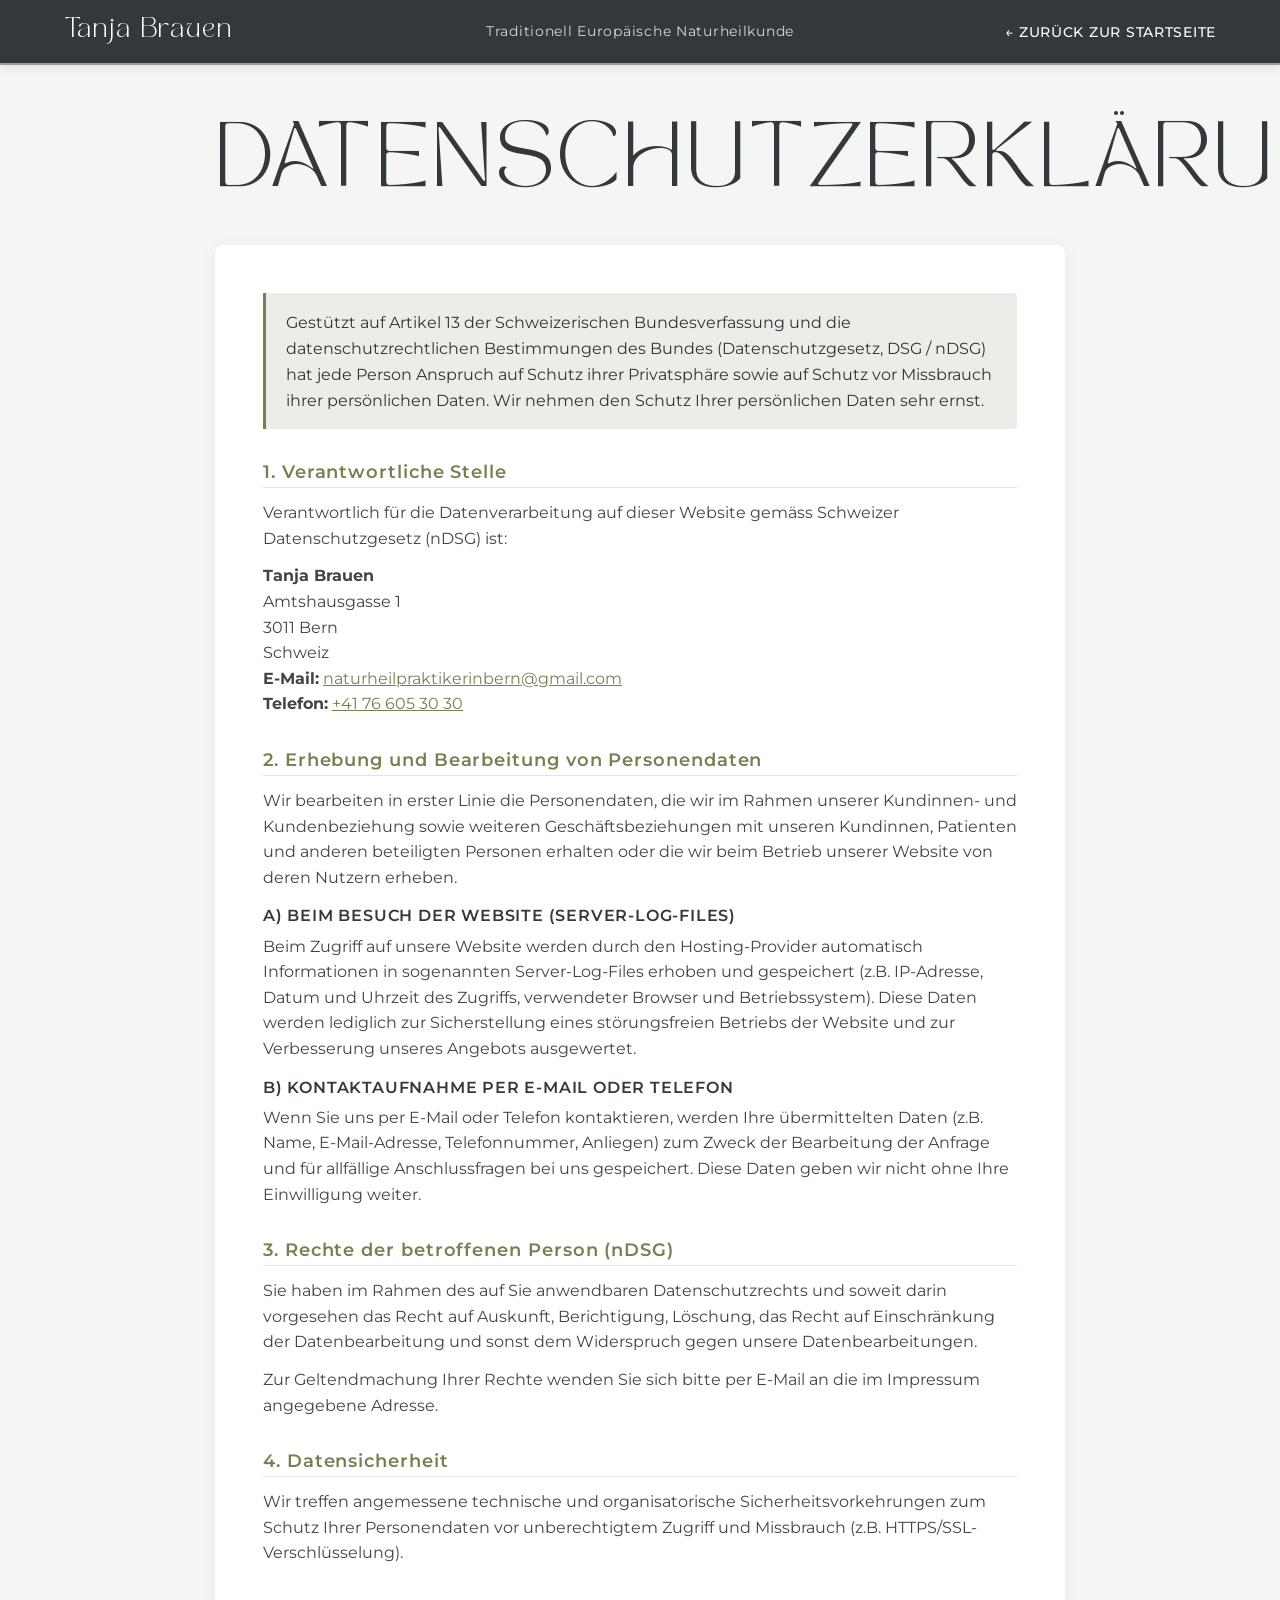
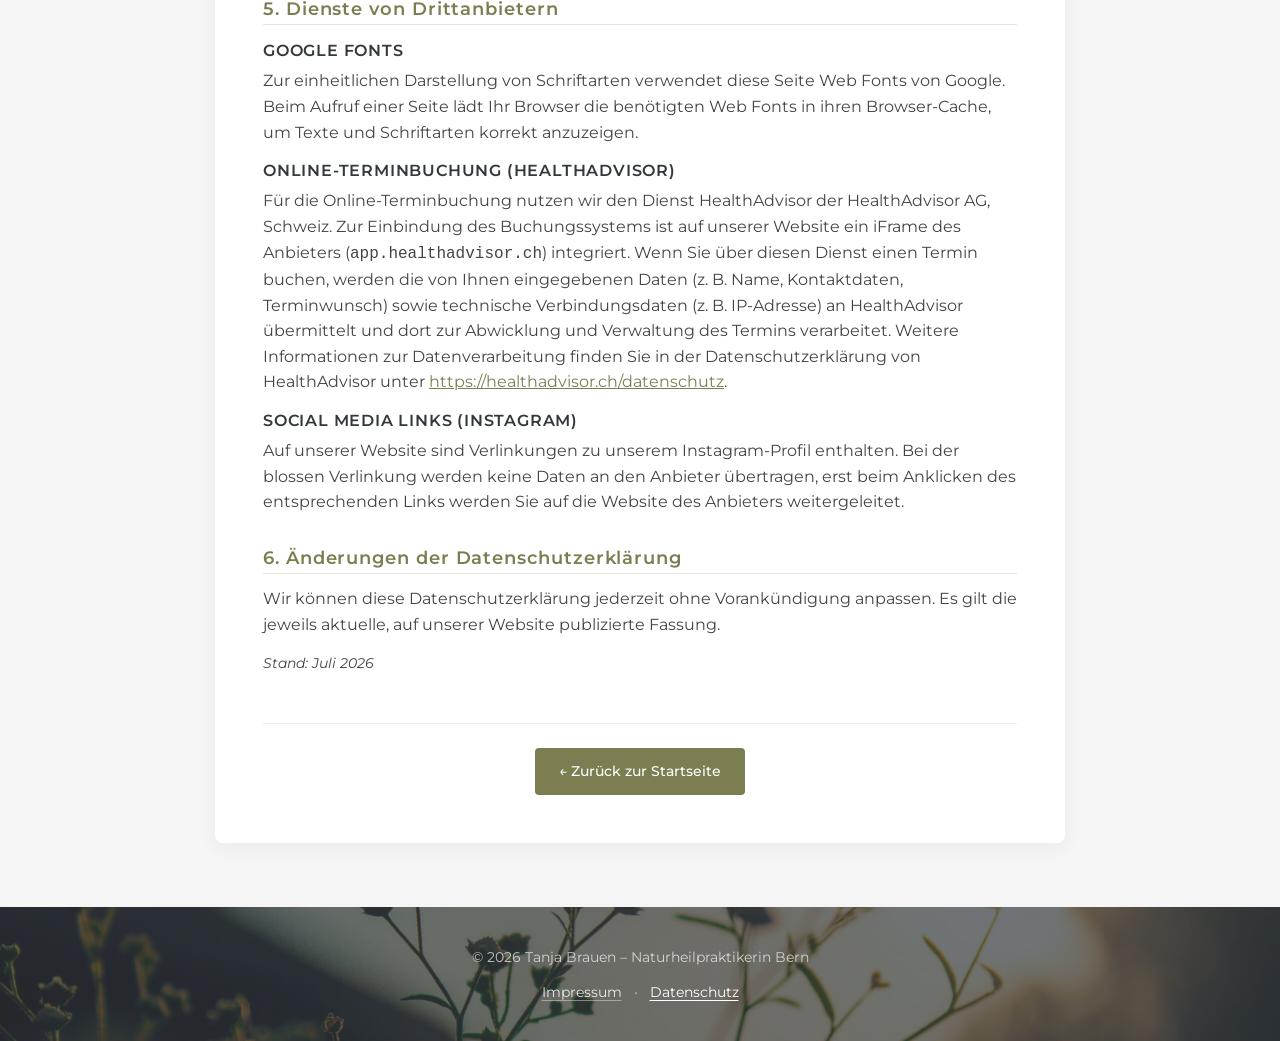
==== commit 71344b4a: "refactor: update business address and improve hero title responsiveness with container queries" ====
--- a/datenschutz.html
+++ b/datenschutz.html
@@ -54,8 +54,8 @@
                     </p>
                     <p>
                         <strong>Tanja Brauen</strong><br>
-                        Schwarztorstrasse 108<br>
-                        3007 Bern<br>
+                        Amtshausgasse 1<br>
+                        3011 Bern<br>
                         Schweiz<br>
                         <strong>E-Mail:</strong> <a
                             href="mailto:naturheilpraktikerinbern@gmail.com">naturheilpraktikerinbern@gmail.com</a><br>
--- a/style.css
+++ b/style.css
@@ -168,8 +168,8 @@
     height: 100vh;
     min-height: 600px;
     position: relative;
-    /* Hero Image (CSS fallback so text is visible) */
-    background: linear-gradient(rgba(51, 56, 59, 0.4), rgba(51, 56, 59, 0.4)), url('images/header.svg') center/cover no-repeat;
+    /* Hero Image with gray overlay so text is clearly visible and image is less bright */
+    background: linear-gradient(rgba(51, 56, 59, 0.48), rgba(51, 56, 59, 0.48)), url('images/header.jpeg') center/cover no-repeat;
     background-color: #555;
     /* fallback if no img */
     display: flex;
@@ -331,14 +331,16 @@
 .hero-content-wrapper {
     width: 90%;
     margin: 0 auto;
+    container-type: inline-size;
 }
 
 .hero-main-title {
     font-family: var(--font-heading);
-    font-size: clamp(1.8rem, 5.5vw, 6.5rem);
-    /* Scaled slightly smaller to prevent wide-font clipping */
+    /* Fluid font size tailored to ensure NATURHEILPRAKTIKERIN stays strictly on one line across all device displays */
+    font-size: clamp(0.9rem, 5vw, 6.2rem);
+    font-size: clamp(0.9rem, 5.5cqw, 6.2rem);
     margin: 0;
-    line-height: 1.05;
+    line-height: 1.08;
     color: var(--clr-white);
     text-transform: uppercase;
     text-align: left;
@@ -346,8 +348,12 @@
     position: relative;
     z-index: 1;
     letter-spacing: 0.02em;
-    overflow-wrap: break-word;
-    /* Soft fallback if it still gets cramped */
+}
+
+.hero-title-main,
+.hero-title-city {
+    display: block;
+    white-space: nowrap;
 }
 
 
@@ -377,8 +383,9 @@
     height: 100%;
 }
 
-/* Welcome / Intro Text */
-.welcome-section {
+/* Video Banner Section */
+.welcome-section,
+.banner-section {
     position: relative;
     overflow: hidden;
     padding: 6rem 0;
@@ -388,7 +395,8 @@
     justify-content: center;
 }
 
-.welcome-video-wrapper {
+.welcome-video-wrapper,
+.banner-video-wrapper {
     position: absolute;
     top: 0;
     left: 0;
@@ -399,7 +407,8 @@
     pointer-events: none;
 }
 
-.welcome-bg-video {
+.welcome-bg-video,
+.banner-bg-video {
     width: 100%;
     height: 100%;
     object-fit: cover;
@@ -410,7 +419,8 @@
     opacity: 0.65;
 }
 
-.welcome-video-overlay {
+.welcome-video-overlay,
+.banner-video-overlay {
     position: absolute;
     top: 0;
     left: 0;
@@ -419,12 +429,14 @@
     background: linear-gradient(135deg, rgba(125, 125, 82, 0.4), rgba(51, 56, 59, 0.35));
 }
 
-.welcome-content {
+.welcome-content,
+.banner-content {
     position: relative;
     z-index: 2;
 }
 
-.welcome-section .title-large {
+.welcome-section .title-large,
+.banner-section .title-large {
     font-size: clamp(2rem, 4vw, 3rem);
     margin: 0;
     max-width: 800px;
@@ -433,10 +445,15 @@
 }
 
 .intro-section .lead-text {
-    font-size: 1.1rem;
-    max-width: 700px;
-    margin: 0 auto;
-    color: rgba(255, 255, 255, 0.9);
+    font-family: var(--font-heading);
+    font-size: clamp(2.2rem, 4.5vw, 3.2rem);
+    text-transform: uppercase;
+    letter-spacing: 0.05em;
+    line-height: 1.25;
+    max-width: 900px;
+    margin: 0;
+    text-align: left;
+    color: var(--clr-white);
 }
 
 /* Services Grid */
@@ -446,7 +463,7 @@
 
 .section-heading p {
     color: #666;
-    font-style: italic;
+    font-style: normal;
 }
 
 .services-grid {
@@ -456,7 +473,7 @@
 }
 
 .service-card {
-    text-align: center;
+    text-align: left;
 }
 
 .service-image-frame {
@@ -748,9 +765,7 @@
     }
 
     .hero-main-title {
-        overflow-wrap: break-word;
-        word-break: break-word;
-        hyphens: auto;
+        hyphens: none;
     }
 
     .footer-bottom {
